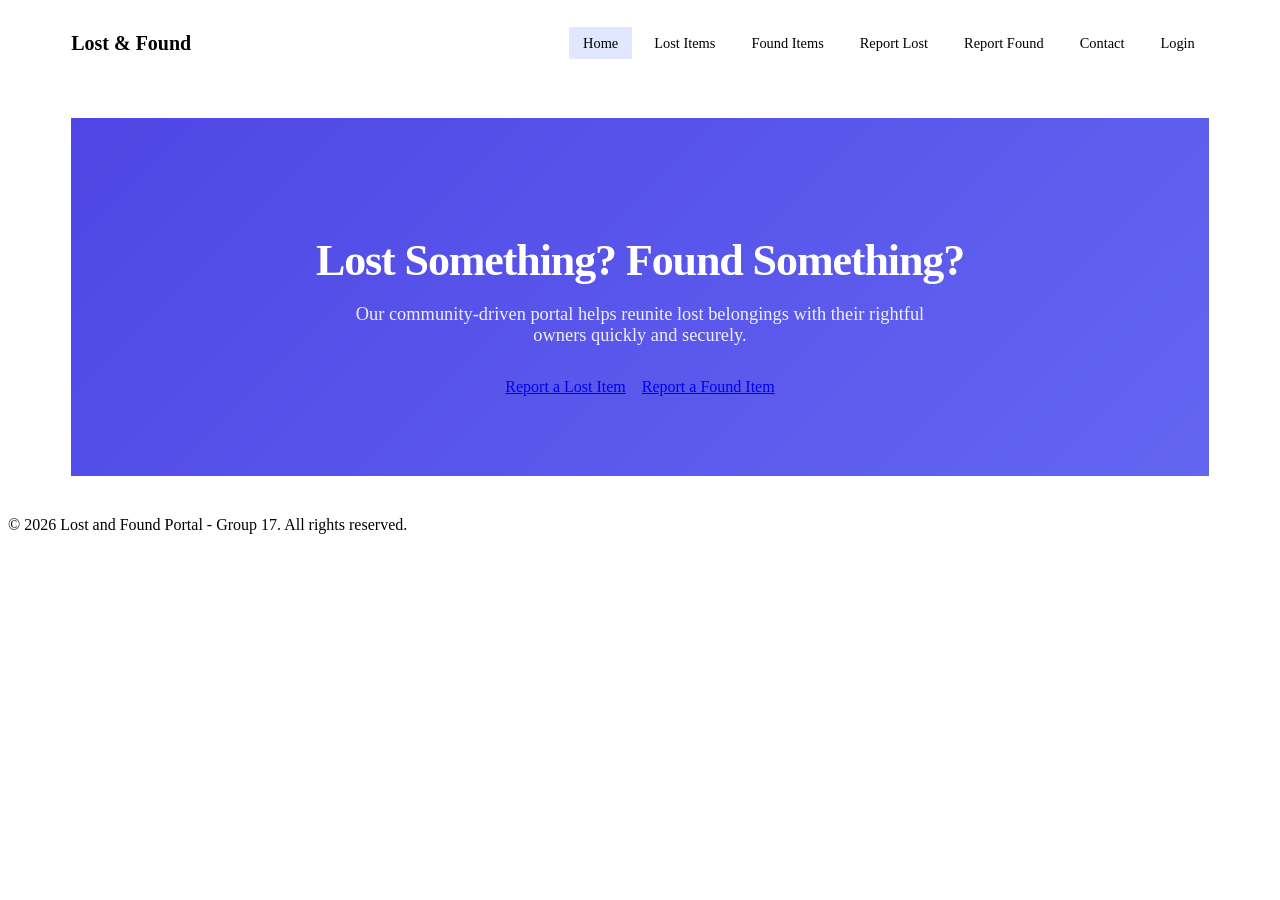
==== HTML/index.html @ 01d335ed "add login page" ====
<!DOCTYPE html>
<html lang="en">
<head>
   
    <title>Lost & Found Portal - Home</title>
    <link rel="stylesheet" href="../CSS/style.css">
</head>
<body>
    <header>
        <a href="index.html" class="logo">Lost & Found</a>
        <nav>
            <ul>
                <li><a href="home.html" class="active">Home</a></li>
                <li><a href="lost-items.html">Lost Items</a></li>
                <li><a href="found-items.html">Found Items</a></li>
                <li><a href="report-lost.html">Report Lost</a></li>
                <li><a href="report-found.html">Report Found</a></li>
                <li><a href="contact.html">Contact</a></li>
                <li><a href="login.html">Login</a></li>
            </ul>
        </nav>
    </header>

    <div class="container">
        <section class="hero">
            <h1>Lost Something? Found Something?</h1>
            <p>Our community-driven portal helps reunite lost belongings with their rightful owners quickly and securely.</p>
            <div class="hero-actions">
                <a href="report-lost.html" class="btn btn-light">Report a Lost Item</a>
                <a href="report-found.html" class="btn btn-secondary">Report a Found Item</a>
            </div>
        </section>
    </div>

    <footer>
        <p>&copy; 2026 Lost and Found Portal - Group 17. All rights reserved.</p>
    </footer>
</body>
</html>
---- CSS/style.css ----
/* Main Container */
.container {
    width: 90%;
    max-width: 1200px;
    margin: 40px auto;
    flex: 1;
}

/* Hero Section */
.hero {
    background: linear-gradient(135deg, #4f46e5 0%, #6366f1 100%);
    color: #fff;
    padding: 80px 40px;
    text-align: center;
    border-radius: var(--radius-lg);
    box-shadow: var(--shadow-lg);
}

.hero h1 {
    font-size: 2.75rem;
    margin-bottom: 16px;
    font-weight: 800;
    letter-spacing: -0.025em;
}

.hero p {
    font-size: 1.15rem;
    opacity: 0.9;
    margin-bottom: 32px;
    max-width: 600px;
    margin-left: auto;
    margin-right: auto;
}

.hero-actions {
    display: flex;
    gap: 16px;
    justify-content: center;
    flex-wrap: wrap;
}

.logo {
    font-size: 1.25rem;
    font-weight: 700;
    text-decoration: none;
    color: var(--primary);
    display: flex;
    align-items: center;
    gap: 8px;
}

/* Header & Navigation */
header {
    background-color: var(--surface);
    border-bottom: 1px solid var(--border);
    padding: 0 5%;
    display: flex;
    justify-content: space-between;
    align-items: center;
    height: 70px;
    position: sticky;
    top: 0;
    z-index: 100;
}

nav ul {
    list-style: none;
    display: flex;
    gap: 8px;
    align-items: center;
}

nav a {
    color: var(--text-muted);
    text-decoration: none;
    font-size: 0.9rem;
    font-weight: 500;
    padding: 8px 14px;
    border-radius: var(--radius-md);
    transition: all 0.2s ease;
}

nav a:hover, nav a.active {
    background-color: #e0e7ff;
    color: var(--primary);
}
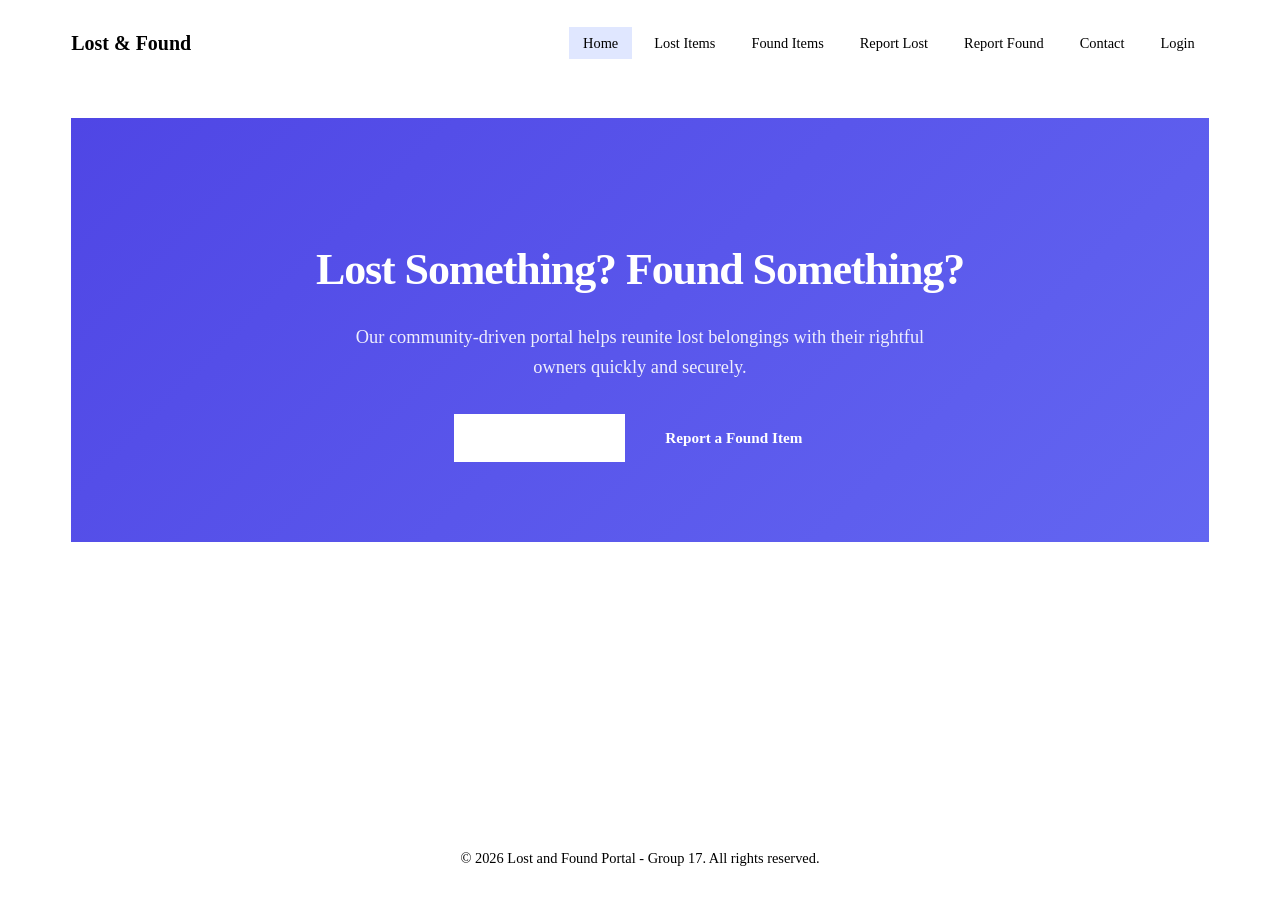
==== commit 6f6c472c: "add index page" ====
--- a/HTML/index.html
+++ b/HTML/index.html
@@ -1,5 +1,5 @@
 <!DOCTYPE html>
-<html lang="en">
+<html>
 <head>
    
     <title>Lost & Found Portal - Home</title>
--- a/CSS/style.css
+++ b/CSS/style.css
@@ -83,4 +83,69 @@
 nav a:hover, nav a.active {
     background-color: #e0e7ff;
     color: var(--primary);
+}
+
+/* Buttons */
+.btn {
+    display: inline-flex;
+    align-items: center;
+    justify-content: center;
+    gap: 8px;
+    background-color: var(--primary);
+    color: #fff;
+    padding: 12px 24px;
+    text-decoration: none;
+    border-radius: var(--radius-md);
+    border: none;
+    cursor: pointer;
+    font-size: 0.95rem;
+    font-weight: 600;
+    transition: background 0.2s, transform 0.1s;
+    box-shadow: var(--shadow-sm);
+}
+
+.btn:hover {
+    background-color: var(--primary-hover);
+}
+
+.btn:active {
+    transform: translateY(1px);
+}
+
+.btn-secondary {
+    background-color: var(--emerald);
+}
+
+.btn-secondary:hover {
+    background-color: var(--emerald-hover);
+}
+
+.btn-light {
+    background-color: #fff;
+    color: var(--primary);
+}
+
+.btn-light:hover {
+    background-color: #f8fafc;
+    color: var(--primary-hover);
+}
+
+/* Footer */
+footer {
+    background-color: var(--surface);
+    border-top: 1px solid var(--border);
+    color: var(--text-muted);
+    text-align: center;
+    padding: 24px;
+    margin-top: auto;
+    font-size: 0.9rem;
+}
+
+body {
+    background-color: var(--bg-main);
+    color: var(--text-main);
+    line-height: 1.6;
+    display: flex;
+    flex-direction: column;
+    min-height: 100vh;
 }
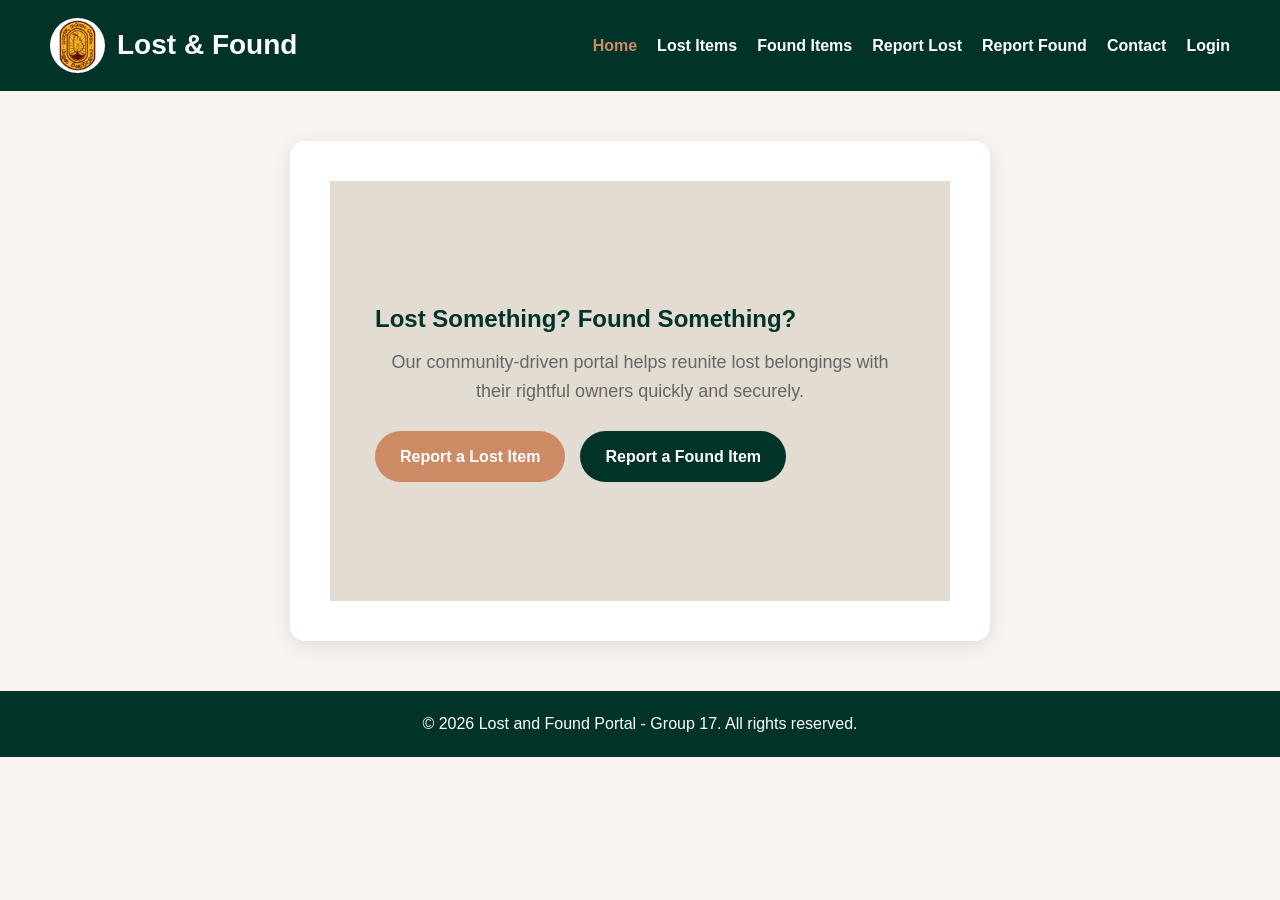
==== commit df313daa: "updated" ====
--- a/HTML/index.html
+++ b/HTML/index.html
@@ -7,7 +7,8 @@
 </head>
 <body>
     <header>
-        <a href="index.html" class="logo">Lost & Found</a>
+        <a href="index.html" class="logo"><img src="../Images/ruhuna-logo.png"
+             alt="University of Ruhuna Logo">Lost & Found</a>
         <nav>
             <ul>
                 <li><a href="home.html" class="active">Home</a></li>
--- a/CSS/style.css
+++ b/CSS/style.css
@@ -1,151 +1,1204 @@
+
+/* =================================
+   REPORT FOUND ITEM PAGE
+================================= */
+
+.report-found-page {
+    width: 90%;
+    max-width: 1100px;
+    margin: 0 auto;
+    padding: 40px 0 60px;
+}
+
+.report-found-heading {
+    text-align: center;
+    padding: 50px 20px;
+    margin-bottom: 35px;
+    background: linear-gradient(135deg, #013328, #245C4B);
+    color: white;
+    border-radius: 18px;
+}
+
+.report-found-heading h1 {
+    font-size: 38px;
+    margin-bottom: 12px;
+}
+
+.report-found-heading p {
+    color: #E3DCD2;
+    font-size: 16px;
+}
+
+.report-found-form {
+    max-width: 850px;
+    margin: auto;
+    padding: 35px;
+    background: #F5F0E9;
+    border-radius: 18px;
+    box-shadow: 0 8px 25px rgba(0, 0, 0, 0.10);
+}
+
+.report-found-form h2 {
+    color: #013328;
+    font-size: 23px;
+    margin: 10px 0 25px;
+    padding-bottom: 12px;
+    border-bottom: 2px solid #CC8B65;
+}
+
+.report-found-form label {
+    display: block;
+    color: #013328;
+    font-weight: 600;
+    margin-bottom: 8px;
+}
+
+.report-found-form input,
+.report-found-form select,
+.report-found-form textarea {
+    width: 100%;
+    padding: 13px 15px;
+    margin-bottom: 22px;
+    border: 1px solid #D0C6B9;
+    border-radius: 9px;
+    background: white;
+    font-size: 15px;
+    font-family: inherit;
+    box-sizing: border-box;
+    transition: 0.3s;
+}
+
+.report-found-form input:focus,
+.report-found-form select:focus,
+.report-found-form textarea:focus {
+    outline: none;
+    border-color: #CC8B65;
+    box-shadow: 0 0 0 3px rgba(204, 139, 101, 0.15);
+}
+
+.report-found-form textarea {
+    min-height: 120px;
+    resize: vertical;
+}
+
+.report-found-form input[type="file"] {
+    padding: 10px;
+}
+
+.form-buttons {
+    display: flex;
+    gap: 15px;
+    margin-top: 10px;
+}
+
+.form-buttons button {
+    flex: 1;
+    padding: 14px;
+    border: none;
+    border-radius: 9px;
+    background: #013328;
+    color: white;
+    font-size: 15px;
+    font-weight: 600;
+    cursor: pointer;
+    transition: 0.3s;
+}
+
+.form-buttons button:hover {
+    background: #CC8B65;
+    transform: translateY(-3px);
+}
+
+.form-buttons button[type="reset"] {
+    background: #CC8B65;
+}
+
+.form-buttons button[type="reset"]:hover {
+    background: #A96C4C;
+}
+
+/* Mobile responsive design */
+
+@media (max-width: 600px) {
+    .report-found-page {
+        width: 94%;
+    }
+
+    .report-found-heading h1 {
+        font-size: 28px;
+    }
+
+    .report-found-form {
+        padding: 22px;
+    }
+
+    .form-buttons {
+        flex-direction: column;
+    }
+}
+
+/* =====================================
+   FOUND ITEMS PAGE
+===================================== */
+
+/* Main Page */
+.found-page {
+    width: 90%;
+    max-width: 1400px;
+    margin: 0 auto;
+    padding: 40px 0;
+}
+
+/* Page Heading */
+.found-heading {
+    text-align: center;
+    padding: 55px 20px;
+    margin-bottom: 35px;
+    background: linear-gradient(135deg, #013328, #245C4B);
+    border-radius: 18px;
+    color: #FFFFFF;
+    position: relative;
+    overflow: hidden;
+}
+
+.found-heading h1 {
+    font-size: 42px;
+    margin-bottom: 15px;
+    color: #FFFFFF;
+}
+
+.found-heading p {
+    font-size: 17px;
+    color: #E3DCD2;
+}
+
+/* Search Section */
+.search-section {
+    display: flex;
+    justify-content: center;
+    align-items: center;
+    gap: 12px;
+    max-width: 750px;
+    margin: 35px auto 50px;
+}
+
+.search-section input {
+    flex: 1;
+    padding: 15px 20px;
+    border: 2px solid #E3DCD2;
+    border-radius: 30px;
+    outline: none;
+    font-size: 15px;
+}
+
+.search-section input:focus {
+    border-color: #CC8B65;
+}
+
+.search-section button {
+    padding: 15px 30px;
+    border: none;
+    border-radius: 30px;
+    background-color: #013328;
+    color: #FFFFFF;
+    cursor: pointer;
+    transition: 0.3s;
+}
+
+.search-section button:hover {
+    background-color: #CC8B65;
+}
+
+/* Category Section */
+.category-section {
+    text-align: center;
+    margin-bottom: 55px;
+}
+
+.category-section h2,
+.items-section h2 {
+    color: #013328;
+    font-size: 28px;
+    margin-bottom: 25px;
+}
+
+.category-buttons {
+    display: flex;
+    justify-content: center;
+    flex-wrap: wrap;
+    gap: 12px;
+}
+
+.category-buttons button {
+    padding: 11px 23px;
+    border: 1px solid #CC8B65;
+    border-radius: 25px;
+    background-color: #FFFFFF;
+    color: #013328;
+    cursor: pointer;
+    transition: 0.3s;
+}
+
+.category-buttons button:hover {
+    background-color: #013328;
+    color: #FFFFFF;
+}
+
+/* Found Items Section */
+.items-section {
+    margin-bottom: 60px;
+}
+
+.items-container {
+    display: grid;
+    grid-template-columns: repeat(3, 1fr);
+    gap: 22px;
+}
+
+/* Item Cards */
+.item-card {
+    display: flex;
+    align-items: center;
+    gap: 12px;
+    padding: 15px;
+    background-color: #F5F0E9;
+    border-radius: 15px;
+    box-shadow: 0 4px 12px rgba(0, 0, 0, 0.08);
+    transition: transform 0.3s ease, box-shadow 0.3s ease;
+}
+
+.item-card:hover {
+    transform: translateY(-7px);
+    box-shadow: 0 8px 20px rgba(0, 0, 0, 0.15);
+}
+
+/* Item Image */
+.item-image {
+    width: 95px;
+    height: 125px;
+    flex-shrink: 0;
+    display: flex;
+    justify-content: center;
+    align-items: center;
+    background-color: #E3DCD2;
+    border-radius: 12px;
+    font-size: 42px;
+}
+
+/* Item Information */
+.item-card h3 {
+    color: #013328;
+    font-size: 17px;
+    margin-bottom: 12px;
+}
+
+.item-card p {
+    color: #555555;
+    font-size: 12px;
+    margin: 7px 0;
+}
+
+/* View Details Button */
+.item-card button {
+    margin-top: 10px;
+    padding: 9px 16px;
+    border: none;
+    border-radius: 20px;
+    background-color: #CC8B65;
+    color: #FFFFFF;
+    cursor: pointer;
+    transition: 0.3s;
+}
+
+.item-card button:hover {
+    background-color: #013328;
+}
+
+/* Report Found Section */
+.report-section {
+    text-align: center;
+    padding: 45px 20px;
+    background-color: #E3DCD2;
+    border-radius: 18px;
+    margin-bottom: 30px;
+}
+
+.report-section h2 {
+    color: #013328;
+    font-size: 28px;
+    margin-bottom: 12px;
+}
+
+.report-section p {
+    color: #555555;
+    margin-bottom: 22px;
+}
+
+.report-section a {
+    display: inline-block;
+    padding: 13px 25px;
+    background-color: #013328;
+    color: #FFFFFF;
+    text-decoration: none;
+    border-radius: 25px;
+    transition: 0.3s;
+}
+
+.report-section a:hover {
+    background-color: #CC8B65;
+}
+
+/* Responsive Design */
+@media (max-width: 900px) {
+    .items-container {
+        grid-template-columns: repeat(2, 1fr);
+    }
+}
+
+@media (max-width: 600px) {
+    .found-heading h1 {
+        font-size: 32px;
+    }
+
+    .items-container {
+        grid-template-columns: 1fr;
+    }
+
+    .item-card {
+        align-items: center;
+    }
+
+    .search-section {
+        flex-direction: column;
+    }
+
+    .search-section input,
+    .search-section button {
+        width: 100%;
+    }
+}
+
+/* Faded Campus Building Image */
+
+.hero {
+    position: relative;
+    overflow: hidden;
+}
+
+.hero-bg {
+    position: absolute;
+    top: 0;
+    left: 0;
+
+    width: 100%;
+    height: 100%;
+
+    object-fit: cover;
+    object-position: center;
+
+    opacity: 0.35;
+    z-index: 0;
+}
+
+/* Keep existing hero content visible */
+
+.hero > :not(.hero-bg) {
+    position: relative;
+    z-index: 1;
+}
+/* Found Items Section */
+.recent-items {
+    width: 90%;
+    max-width: 1400px;
+    margin: 60px auto;
+    text-align: center;
+}
+
+/* Three Cards in One Row */
+.items-container {
+    display: grid;
+    grid-template-columns: repeat(3, 1fr);
+    gap: 25px;
+}
+
+/* Item Card */
+.item-card {
+    display: flex;
+    flex-direction: row;
+    align-items: center;
+    background-color: #F5F0E9;
+    border-radius: 15px;
+    overflow: hidden;
+    text-align: left;
+    box-shadow: 0 4px 12px rgba(0, 0, 0, 0.1);
+    transition: transform 0.3s ease;
+}
+
+.item-card:hover {
+    transform: translateY(-8px);
+}
+
+/* Photo on the Left */
+.item-card img {
+    width: 110px;
+    height: 140px;
+    object-fit: cover;
+    flex-shrink: 0;
+    display: block;
+}
+
+/* Details on the Right */
+.item-info {
+    padding: 12px;
+    flex: 1;
+}
+
+.item-info h3 {
+    color: var(--dark-green);
+    margin-bottom: 10px;
+    font-size: 16px;
+}
+
+.item-info p {
+    color: #555;
+    margin: 7px 0;
+    font-size: 12px;
+}
+
+/* Tablet */
+@media (max-width: 800px) {
+    .items-container {
+        grid-template-columns: repeat(2, 1fr);
+    }
+}
+
+/* Mobile */
+@media (max-width: 550px) {
+    .items-container {
+        grid-template-columns: 1fr;
+    }
+
+    .item-card img {
+        width: 130px;
+        height: 150px;
+    }
+}
+
+
+
+/* =====================================
+   ANNOUNCEMENT BANNER
+===================================== */
+
+.announcement {
+    width: 100%;
+    background-color: var(--dark-green);
+    color: var(--beige);
+    padding: 15px 0;
+    overflow: hidden;
+    white-space: nowrap;
+}
+
+.announcement p {
+    display: inline-block;
+    padding-left: 100%;
+    font-weight: bold;
+    animation: scrollText 18s linear infinite;
+}
+
+@keyframes scrollText {
+    from {
+        transform: translateX(0);
+    }
+
+    to {
+        transform: translateX(-100%);
+    }
+}
+
+/* =====================================
+   QUICK ACCESS CARDS
+===================================== */
+
+.quick-actions {
+    width: 90%;
+    max-width: 1400px;
+    margin: 35px auto;
+    display: grid;
+    grid-template-columns: repeat(4, 1fr);
+    gap: 22px;
+}
+
+.action-card {
+    background-color: #F5F0E9;
+    color: var(--black);
+    padding: 25px 15px;
+    border-radius: 16px;
+    text-align: center;
+    text-decoration: none;
+    box-shadow: 0 5px 15px rgba(16, 12, 13, 0.08);
+    transition: transform 0.3s ease,
+                box-shadow 0.3s ease;
+}
+
+.action-card:hover {
+    transform: translateY(-8px);
+    box-shadow: 0 10px 22px rgba(16, 12, 13, 0.15);
+}
+
+.action-icon {
+    width: 65px;
+    height: 65px;
+    margin: 0 auto 15px;
+    background-color: var(--dark-green);
+    color: var(--beige);
+    border-radius: 50%;
+    display: flex;
+    justify-content: center;
+    align-items: center;
+    font-size: 30px;
+}
+
+.action-card h3 {
+    color: var(--dark-green);
+    margin-bottom: 8px;
+    font-size: 18px;
+}
+
+.action-card p {
+    font-size: 14px;
+}
+
+/* =====================================
+   RESPONSIVE QUICK CARDS
+===================================== */
+
+@media (max-width: 900px) {
+    .quick-actions {
+        grid-template-columns: repeat(2, 1fr);
+    }
+}
+
+@media (max-width: 500px) {
+    .quick-actions {
+        grid-template-columns: 1fr;
+    }
+}
+
+/* ACCESSIBILITY FOR MOVING ANNOUNCEMENT */
+
+@media (prefers-reduced-motion: reduce) {
+    .announcement p {
+        animation: none;
+        padding-left: 10px;
+        white-space: normal;
+    }
+}
+
+/* =====================================
+   CAMPUS LOST AND FOUND
+   COLOUR THEME
+===================================== */
+
+:root {
+    --beige: #E3DCD2;
+    --terracotta: #CC8B65;
+    --dark-green: #013328;
+    --black: #100C0D;
+    --white: #FFFFFF;
+}
+
+* {
+    margin: 0;
+    padding: 0;
+    box-sizing: border-box;
+}
+
+body {
+    font-family: Arial, sans-serif;
+    background-color: var(--beige);
+    color: var(--black);
+    line-height: 1.6;
+}
+
+/* =====================================
+   HEADER AND NAVIGATION
+===================================== */
+
+header {
+    background-color: var(--dark-green);
+    padding: 20px 5%;
+    display: flex;
+    justify-content: space-between;
+    align-items: center;
+    flex-wrap: wrap;
+    gap: 20px;
+}
+
+.logo {
+    display: flex;
+    align-items: center;
+    gap: 12px;
+    color: var(--beige);
+    font-size: 27px;
+    font-weight: bold;
+    text-decoration: none;
+}
+
+.logo img {
+    width: 55px;
+    height: 55px;
+    object-fit: contain;
+    border-radius: 50%;
+}
+
+
+nav ul {
+    display: flex;
+    list-style: none;
+    gap: 22px;
+    flex-wrap: wrap;
+}
+
+nav ul li a {
+    color: var(--beige);
+    text-decoration: none;
+    font-weight: bold;
+    transition: color 0.3s ease;
+}
+
+nav ul li a:hover,
+nav ul li a.active {
+    color: var(--terracotta);
+}
+
+/* =====================================
+   MAIN CONTAINER
+===================================== */
+
+.container {
+    width: 90%;
+    max-width: 1200px;
+    margin: 0 auto;
+}
+
+/* =====================================
+   HERO SECTION
+===================================== */
+
+.hero {
+    min-height: 420px;
+    padding: 70px 45px;
+    display: flex;
+    flex-direction: column;
+    justify-content: center;
+    align-items: flex-start;
+    background-color: var(--beige);
+}
+
+/* WELCOME TEXT ANIMATION */
+
+.welcome-text {
+    color: var(--dark-green);
+    font-size: 52px;
+    line-height: 1.2;
+    margin-bottom: 20px;
+    animation: slideIn 1.2s ease-out;
+}
+
+@keyframes slideIn {
+    from {
+        opacity: 0;
+        transform: translateX(-60px);
+    }
+
+    to {
+        opacity: 1;
+        transform: translateX(0);
+    }
+}
+
+.hero p {
+    font-size: 18px;
+    max-width: 650px;
+    margin-bottom: 25px;
+}
+
+/* =====================================
+   HERO BUTTONS
+===================================== */
+
+.hero-actions {
+    display: flex;
+    gap: 15px;
+    flex-wrap: wrap;
+}
+
+.btn {
+    display: inline-block;
+    padding: 13px 25px;
+    border-radius: 30px;
+    text-decoration: none;
+    font-weight: bold;
+    transition: all 0.3s ease;
+}
+
+.btn-light {
+    background-color: var(--terracotta);
+    color: var(--white);
+}
+
+.btn-secondary {
+    background-color: var(--dark-green);
+    color: var(--white);
+}
+
+.btn:hover {
+    transform: translateY(-5px);
+    opacity: 0.9;
+}
+
+/* =====================================
+   FOOTER
+===================================== */
+
+footer {
+    background-color: var(--dark-green);
+    color: var(--beige);
+    text-align: center;
+    padding: 25px 15px;
+    margin-top: 30px;
+}
+
+/* =====================================
+   RESPONSIVE DESIGN
+===================================== */
+
+@media (max-width: 768px) {
+
+    header {
+        flex-direction: column;
+    }
+
+    nav ul {
+        justify-content: center;
+        gap: 15px;
+    }
+
+    .hero {
+        padding: 50px 20px;
+        min-height: 350px;
+    }
+
+    .welcome-text {
+        font-size: 36px;
+    }
+
+    .hero p {
+        font-size: 16px;
+    }
+}
+
+@media (max-width: 480px) {
+
+    .welcome-text {
+        font-size: 30px;
+    }
+
+    .hero-actions {
+        flex-direction: column;
+        width: 100%;
+    }
+
+    .btn {
+        text-align: center;
+    }
+}
+
+/* REDUCED MOTION ACCESSIBILITY */
+
+@media (prefers-reduced-motion: reduce) {
+    *,
+    *::before,
+    *::after {
+        animation: none !important;
+        transition: none !important;
+    }
+}
+/* ==========================
+   LOST ITEMS PAGE
+========================== */
+
+body {
+    margin: 0;
+    font-family: Arial, Helvetica, sans-serif;
+    background-color: #f8f5f0;
+}
+
 /* Main Container */
 .container {
     width: 90%;
     max-width: 1200px;
-    margin: 40px auto;
-    flex: 1;
-}
-
-/* Hero Section */
-.hero {
-    background: linear-gradient(135deg, #4f46e5 0%, #6366f1 100%);
-    color: #fff;
-    padding: 80px 40px;
+    margin: auto;
+    padding: 30px 0;
+}
+
+/* Page Heading */
+.page-heading {
     text-align: center;
-    border-radius: var(--radius-lg);
-    box-shadow: var(--shadow-lg);
-}
-
-.hero h1 {
-    font-size: 2.75rem;
-    margin-bottom: 16px;
-    font-weight: 800;
-    letter-spacing: -0.025em;
-}
-
-.hero p {
-    font-size: 1.15rem;
-    opacity: 0.9;
-    margin-bottom: 32px;
-    max-width: 600px;
-    margin-left: auto;
-    margin-right: auto;
-}
-
-.hero-actions {
-    display: flex;
-    gap: 16px;
+    background: linear-gradient(135deg, #013328, #245C4B);
+    color: white;
+    padding: 50px 20px;
+    border-radius: 15px;
+    margin-bottom: 40px;
+}
+
+.page-heading h1 {
+    margin: 0;
+    font-size: 40px;
+}
+
+.page-heading p {
+    margin-top: 10px;
+    font-size: 18px;
+    color: #E3DCD2;
+}
+
+/* Search Section */
+.search-section {
+    display: flex;
     justify-content: center;
+    align-items: center;
+    gap: 15px;
     flex-wrap: wrap;
-}
-
-.logo {
-    font-size: 1.25rem;
-    font-weight: 700;
-    text-decoration: none;
-    color: var(--primary);
-    display: flex;
-    align-items: center;
-    gap: 8px;
-}
-
-/* Header & Navigation */
+    margin-bottom: 40px;
+}
+
+.search-section input,
+.search-section select {
+    padding: 12px 15px;
+    border: 2px solid #ddd;
+    border-radius: 25px;
+    font-size: 16px;
+    outline: none;
+}
+
+.search-section input {
+    width: 320px;
+}
+
+.search-section input:focus,
+.search-section select:focus {
+    border-color: #CC8B65;
+}
+
+.search-section button {
+    padding: 12px 28px;
+    border: none;
+    border-radius: 25px;
+    background: #013328;
+    color: white;
+    font-size: 15px;
+    cursor: pointer;
+    transition: 0.3s;
+}
+
+.search-section button:hover {
+    background: #CC8B65;
+}
+
+/* Items Grid */
+.items-grid {
+    display: grid;
+    grid-template-columns: repeat(auto-fit, minmax(320px, 1fr));
+    gap: 25px;
+}
+
+/* Item Card */
+.item-card {
+    background: white;
+    border-radius: 15px;
+    overflow: hidden;
+    box-shadow: 0 4px 15px rgba(0,0,0,0.1);
+    transition: 0.3s;
+}
+
+.item-card:hover {
+    transform: translateY(-8px);
+    box-shadow: 0 8px 20px rgba(0,0,0,0.15);
+}
+
+/* Image */
+.item-card img {
+    width: 100%;
+    height: 220px;
+    object-fit: cover;
+}
+
+/* Card Content */
+.item-info {
+    padding: 20px;
+}
+
+.item-info h2 {
+    color: #013328;
+    margin-top: 0;
+    margin-bottom: 15px;
+}
+
+.item-info p {
+    color: #555;
+    margin: 8px 0;
+    line-height: 1.5;
+}
+
+/* Header */
 header {
-    background-color: var(--surface);
-    border-bottom: 1px solid var(--border);
-    padding: 0 5%;
+    background: #013328;
     display: flex;
     justify-content: space-between;
     align-items: center;
-    height: 70px;
-    position: sticky;
-    top: 0;
-    z-index: 100;
+    padding: 18px 40px;
+}
+
+.logo {
+    color: white;
+    text-decoration: none;
+    font-size: 24px;
+    font-weight: bold;
 }
 
 nav ul {
+    display: flex;
     list-style: none;
-    display: flex;
-    gap: 8px;
-    align-items: center;
-}
-
-nav a {
-    color: var(--text-muted);
+    gap: 20px;
+    margin: 0;
+    padding: 0;
+}
+
+nav ul li a {
+    color: white;
     text-decoration: none;
-    font-size: 0.9rem;
-    font-weight: 500;
-    padding: 8px 14px;
-    border-radius: var(--radius-md);
-    transition: all 0.2s ease;
-}
-
-nav a:hover, nav a.active {
-    background-color: #e0e7ff;
-    color: var(--primary);
-}
-
-/* Buttons */
-.btn {
-    display: inline-flex;
-    align-items: center;
-    justify-content: center;
-    gap: 8px;
-    background-color: var(--primary);
-    color: #fff;
-    padding: 12px 24px;
-    text-decoration: none;
-    border-radius: var(--radius-md);
-    border: none;
-    cursor: pointer;
-    font-size: 0.95rem;
-    font-weight: 600;
-    transition: background 0.2s, transform 0.1s;
-    box-shadow: var(--shadow-sm);
-}
-
-.btn:hover {
-    background-color: var(--primary-hover);
-}
-
-.btn:active {
-    transform: translateY(1px);
-}
-
-.btn-secondary {
-    background-color: var(--emerald);
-}
-
-.btn-secondary:hover {
-    background-color: var(--emerald-hover);
-}
-
-.btn-light {
-    background-color: #fff;
-    color: var(--primary);
-}
-
-.btn-light:hover {
-    background-color: #f8fafc;
-    color: var(--primary-hover);
+    transition: 0.3s;
+}
+
+nav ul li a:hover {
+    color: #CC8B65;
 }
 
 /* Footer */
 footer {
-    background-color: var(--surface);
-    border-top: 1px solid var(--border);
-    color: var(--text-muted);
+    background: #013328;
+    color: white;
     text-align: center;
-    padding: 24px;
-    margin-top: auto;
-    font-size: 0.9rem;
-}
-
-body {
-    background-color: var(--bg-main);
-    color: var(--text-main);
-    line-height: 1.6;
-    display: flex;
-    flex-direction: column;
-    min-height: 100vh;
+    padding: 20px;
+    margin-top: 50px;
+}
+
+/* Responsive */
+@media (max-width:768px) {
+
+    header {
+        flex-direction: column;
+        gap: 15px;
+    }
+
+    nav ul {
+        flex-direction: column;
+        text-align: center;
+    }
+
+    .search-section {
+        flex-direction: column;
+    }
+
+    .search-section input,
+    .search-section select,
+    .search-section button {
+        width: 100%;
+        max-width: 400px;
+    }
+
+    .page-heading h1 {
+        font-size: 32px;
+    }
+}
+/* =========================
+   GENERAL
+========================= */
+
+*{
+    margin:0;
+    padding:0;
+    box-sizing:border-box;
+    font-family:Arial, Helvetica, sans-serif;
+}
+
+body{
+    background:#f8f5f0;
+    color:#333;
+}
+
+/* =========================
+   HEADER
+========================= */
+
+header{
+    background:#013328;
+    display:flex;
+    justify-content:space-between;
+    align-items:center;
+    padding:18px 50px;
+}
+
+.logo{
+    color:white;
+    text-decoration:none;
+    font-size:28px;
+    font-weight:bold;
+}
+
+nav ul{
+    list-style:none;
+    display:flex;
+    gap:20px;
+}
+
+nav ul li a{
+    color:white;
+    text-decoration:none;
+    font-size:16px;
+    transition:0.3s;
+}
+
+nav ul li a:hover{
+    color:#CC8B65;
+}
+
+/* =========================
+   FORM CONTAINER
+========================= */
+
+.container{
+    width:90%;
+    max-width:700px;
+    margin:50px auto;
+    background:white;
+    padding:40px;
+    border-radius:15px;
+    box-shadow:0 5px 20px rgba(0,0,0,0.1);
+}
+
+.container h1{
+    color:#013328;
+    text-align:center;
+    margin-bottom:10px;
+}
+
+.container p{
+    text-align:center;
+    color:#666;
+    margin-bottom:25px;
+}
+
+/* =========================
+   FORM
+========================= */
+
+form{
+    display:flex;
+    flex-direction:column;
+}
+
+label{
+    font-weight:bold;
+    color:#013328;
+    margin-bottom:8px;
+}
+
+input,
+select,
+textarea{
+    width:100%;
+    padding:12px;
+    border:2px solid #ddd;
+    border-radius:8px;
+    font-size:15px;
+    margin-bottom:20px;
+    outline:none;
+    transition:0.3s;
+}
+
+input:focus,
+select:focus,
+textarea:focus{
+    border-color:#CC8B65;
+}
+
+textarea{
+    resize:vertical;
+    min-height:120px;
+}
+
+/* File Upload */
+
+input[type="file"]{
+    border:none;
+    padding:5px 0;
+}
+
+/* Button */
+
+button{
+    background:#013328;
+    color:white;
+    border:none;
+    padding:14px;
+    font-size:16px;
+    border-radius:8px;
+    cursor:pointer;
+    transition:0.3s;
+}
+
+button:hover{
+    background:#CC8B65;
+}
+
+/* Confirmation Message */
+
+#confirmationMessage{
+    display:none;
+    background:#d4edda;
+    color:#155724;
+    padding:15px;
+    border-radius:8px;
+    margin-top:20px;
+    text-align:center;
+}
+
+/* =========================
+   RESPONSIVE
+========================= */
+
+@media(max-width:768px){
+
+    header{
+        flex-direction:column;
+        padding:20px;
+    }
+
+    nav ul{
+        flex-direction:column;
+        text-align:center;
+        margin-top:15px;
+    }
+
+    .container{
+        width:95%;
+        padding:25px;
+    }
+
+    .container h1{
+        font-size:30px;
+    }
 }
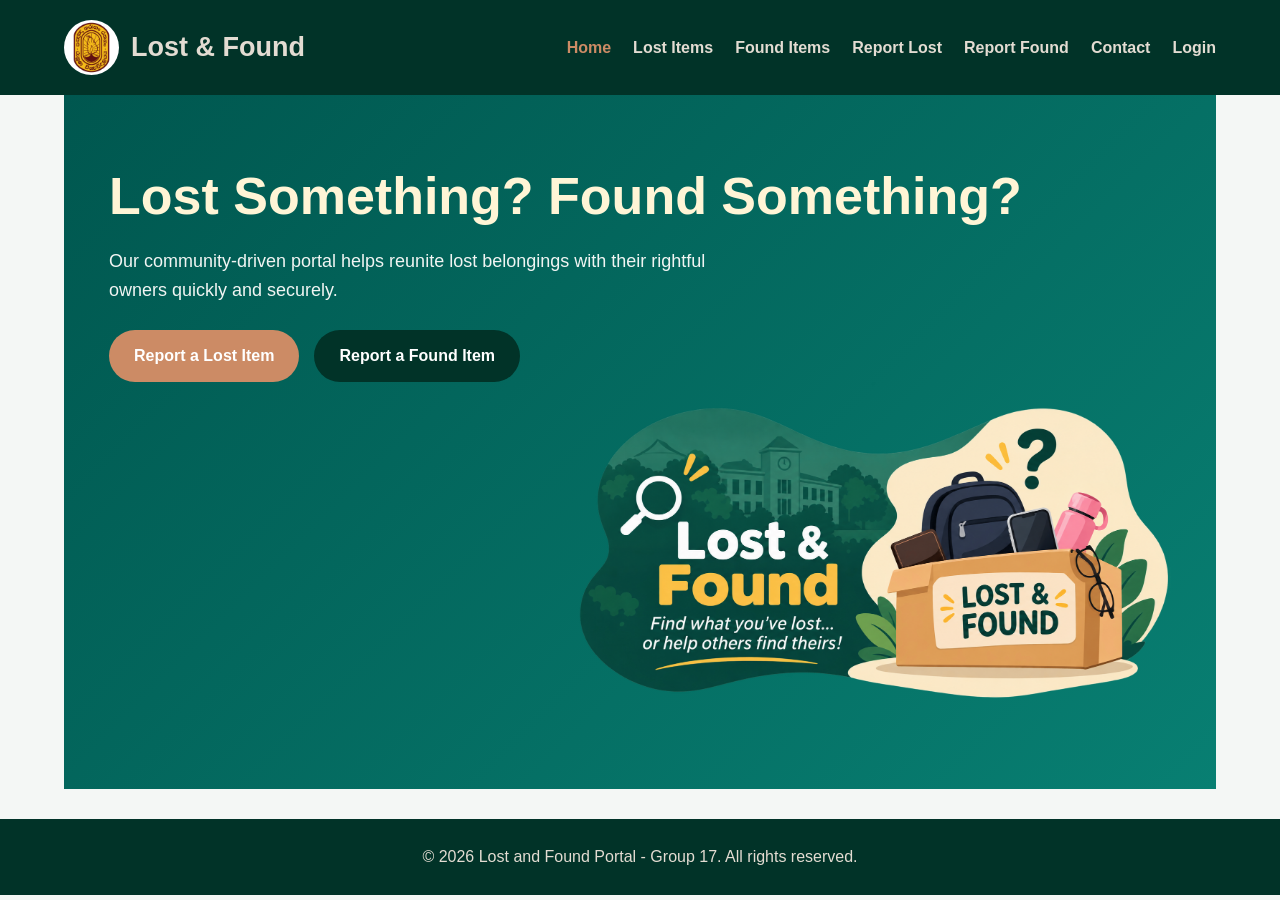
==== commit 31bbe579: "Update index.html" ====
--- a/HTML/index.html
+++ b/HTML/index.html
@@ -5,10 +5,13 @@
     <title>Lost & Found Portal - Home</title>
     <link rel="stylesheet" href="../CSS/style.css">
 </head>
-<body>
+<body class="index-page">
     <header>
-        <a href="index.html" class="logo"><img src="../Images/ruhuna-logo.png"
-             alt="University of Ruhuna Logo">Lost & Found</a>
+        <a href="index.html" class="logo">
+             <img src="../Images/ruhuna-logo.png"
+             alt="University of Ruhuna Logo">
+        <span>Lost & Found</span>
+        </a>
         <nav>
             <ul>
                 <li><a href="home.html" class="active">Home</a></li>
@@ -22,16 +25,40 @@
         </nav>
     </header>
 
-    <div class="container">
-        <section class="hero">
-            <h1>Lost Something? Found Something?</h1>
-            <p>Our community-driven portal helps reunite lost belongings with their rightful owners quickly and securely.</p>
+    
+<div class="container">
+    <section class="hero">
+
+        <div class="hero-content">
+            <h1 class="welcome-text">
+                Lost Something?
+                <span>Found Something?</span>
+            </h1>
+
+            <p>
+                Our community-driven portal helps reunite
+                lost belongings with their rightful owners
+                quickly and securely.
+            </p>
+
             <div class="hero-actions">
-                <a href="report-lost.html" class="btn btn-light">Report a Lost Item</a>
-                <a href="report-found.html" class="btn btn-secondary">Report a Found Item</a>
+                <a href="report-lost.html" class="btn btn-light">
+                    Report a Lost Item
+                </a>
+
+                <a href="report-found.html" class="btn btn-secondary">
+                    Report a Found Item
+                </a>
             </div>
-        </section>
-    </div>
+        </div>
+
+        <div class="hero-image">
+            <img src="../Images/lostandfound.png"
+                 alt="Students searching for lost items">
+        </div>
+
+    </section>
+</div>
 
     <footer>
         <p>&copy; 2026 Lost and Found Portal - Group 17. All rights reserved.</p>
--- a/CSS/style.css
+++ b/CSS/style.css
@@ -825,380 +825,45 @@
         transition: none !important;
     }
 }
-/* ==========================
-   LOST ITEMS PAGE
-========================== */
-
-body {
-    margin: 0;
-    font-family: Arial, Helvetica, sans-serif;
-    background-color: #f8f5f0;
-}
-
-/* Main Container */
-.container {
-    width: 90%;
-    max-width: 1200px;
-    margin: auto;
-    padding: 30px 0;
-}
-
-/* Page Heading */
-.page-heading {
-    text-align: center;
-    background: linear-gradient(135deg, #013328, #245C4B);
+.hero-image {
+    margin-left: auto;
+    text-align: right;
+    
+}
+
+.hero-image img {
+    width: 600px;
+    height: auto;
+    display: block;
+}
+/* Index Page Only */
+.index-page {
+    background-color: #F4F7F5;
+}
+
+.index-page .hero {
+    background: linear-gradient(
+        135deg,
+        #00574F,
+        #087F72
+    );
     color: white;
-    padding: 50px 20px;
-    border-radius: 15px;
-    margin-bottom: 40px;
-}
-
-.page-heading h1 {
-    margin: 0;
-    font-size: 40px;
-}
-
-.page-heading p {
-    margin-top: 10px;
-    font-size: 18px;
-    color: #E3DCD2;
-}
-
-/* Search Section */
-.search-section {
-    display: flex;
-    justify-content: center;
-    align-items: center;
-    gap: 15px;
-    flex-wrap: wrap;
-    margin-bottom: 40px;
-}
-
-.search-section input,
-.search-section select {
-    padding: 12px 15px;
-    border: 2px solid #ddd;
-    border-radius: 25px;
-    font-size: 16px;
-    outline: none;
-}
-
-.search-section input {
-    width: 320px;
-}
-
-.search-section input:focus,
-.search-section select:focus {
-    border-color: #CC8B65;
-}
-
-.search-section button {
-    padding: 12px 28px;
-    border: none;
-    border-radius: 25px;
-    background: #013328;
-    color: white;
-    font-size: 15px;
-    cursor: pointer;
-    transition: 0.3s;
-}
-
-.search-section button:hover {
-    background: #CC8B65;
-}
-
-/* Items Grid */
-.items-grid {
-    display: grid;
-    grid-template-columns: repeat(auto-fit, minmax(320px, 1fr));
-    gap: 25px;
-}
-
-/* Item Card */
-.item-card {
-    background: white;
-    border-radius: 15px;
-    overflow: hidden;
-    box-shadow: 0 4px 15px rgba(0,0,0,0.1);
-    transition: 0.3s;
-}
-
-.item-card:hover {
-    transform: translateY(-8px);
-    box-shadow: 0 8px 20px rgba(0,0,0,0.15);
-}
-
-/* Image */
-.item-card img {
-    width: 100%;
-    height: 220px;
-    object-fit: cover;
-}
-
-/* Card Content */
-.item-info {
-    padding: 20px;
-}
-
-.item-info h2 {
-    color: #013328;
-    margin-top: 0;
-    margin-bottom: 15px;
-}
-
-.item-info p {
-    color: #555;
-    margin: 8px 0;
-    line-height: 1.5;
-}
-
-/* Header */
-header {
-    background: #013328;
-    display: flex;
-    justify-content: space-between;
-    align-items: center;
-    padding: 18px 40px;
-}
-
-.logo {
-    color: white;
-    text-decoration: none;
-    font-size: 24px;
-    font-weight: bold;
-}
-
-nav ul {
-    display: flex;
-    list-style: none;
-    gap: 20px;
-    margin: 0;
-    padding: 0;
-}
-
-nav ul li a {
-    color: white;
-    text-decoration: none;
-    transition: 0.3s;
-}
-
-nav ul li a:hover {
-    color: #CC8B65;
-}
-
-/* Footer */
-footer {
-    background: #013328;
-    color: white;
-    text-align: center;
-    padding: 20px;
-    margin-top: 50px;
-}
-
-/* Responsive */
-@media (max-width:768px) {
-
-    header {
-        flex-direction: column;
-        gap: 15px;
-    }
-
-    nav ul {
-        flex-direction: column;
-        text-align: center;
-    }
-
-    .search-section {
-        flex-direction: column;
-    }
-
-    .search-section input,
-    .search-section select,
-    .search-section button {
-        width: 100%;
-        max-width: 400px;
-    }
-
-    .page-heading h1 {
-        font-size: 32px;
-    }
-}
-/* =========================
-   GENERAL
-========================= */
-
-*{
-    margin:0;
-    padding:0;
-    box-sizing:border-box;
-    font-family:Arial, Helvetica, sans-serif;
-}
-
-body{
-    background:#f8f5f0;
-    color:#333;
-}
-
-/* =========================
-   HEADER
-========================= */
-
-header{
-    background:#013328;
-    display:flex;
-    justify-content:space-between;
-    align-items:center;
-    padding:18px 50px;
-}
-
-.logo{
-    color:white;
-    text-decoration:none;
-    font-size:28px;
-    font-weight:bold;
-}
-
-nav ul{
-    list-style:none;
-    display:flex;
-    gap:20px;
-}
-
-nav ul li a{
-    color:white;
-    text-decoration:none;
-    font-size:16px;
-    transition:0.3s;
-}
-
-nav ul li a:hover{
-    color:#CC8B65;
-}
-
-/* =========================
-   FORM CONTAINER
-========================= */
-
-.container{
-    width:90%;
-    max-width:700px;
-    margin:50px auto;
-    background:white;
-    padding:40px;
-    border-radius:15px;
-    box-shadow:0 5px 20px rgba(0,0,0,0.1);
-}
-
-.container h1{
-    color:#013328;
-    text-align:center;
-    margin-bottom:10px;
-}
-
-.container p{
-    text-align:center;
-    color:#666;
-    margin-bottom:25px;
-}
-
-/* =========================
-   FORM
-========================= */
-
-form{
-    display:flex;
-    flex-direction:column;
-}
-
-label{
-    font-weight:bold;
-    color:#013328;
-    margin-bottom:8px;
-}
-
-input,
-select,
-textarea{
-    width:100%;
-    padding:12px;
-    border:2px solid #ddd;
-    border-radius:8px;
-    font-size:15px;
-    margin-bottom:20px;
-    outline:none;
-    transition:0.3s;
-}
-
-input:focus,
-select:focus,
-textarea:focus{
-    border-color:#CC8B65;
-}
-
-textarea{
-    resize:vertical;
-    min-height:120px;
-}
-
-/* File Upload */
-
-input[type="file"]{
-    border:none;
-    padding:5px 0;
-}
-
-/* Button */
-
-button{
-    background:#013328;
-    color:white;
-    border:none;
-    padding:14px;
-    font-size:16px;
-    border-radius:8px;
-    cursor:pointer;
-    transition:0.3s;
-}
-
-button:hover{
-    background:#CC8B65;
-}
-
-/* Confirmation Message */
-
-#confirmationMessage{
-    display:none;
-    background:#d4edda;
-    color:#155724;
-    padding:15px;
-    border-radius:8px;
-    margin-top:20px;
-    text-align:center;
-}
-
-/* =========================
-   RESPONSIVE
-========================= */
-
-@media(max-width:768px){
-
-    header{
-        flex-direction:column;
-        padding:20px;
-    }
-
-    nav ul{
-        flex-direction:column;
-        text-align:center;
-        margin-top:15px;
-    }
-
-    .container{
-        width:95%;
-        padding:25px;
-    }
-
-    .container h1{
-        font-size:30px;
-    }
+}
+
+.index-page .hero-content h1 {
+    color: #FFF5D6;
+}
+
+.index-page .hero-content p {
+    color: #F1F5F3;
+}
+
+.index-page .btn-report {
+    background-color: #F4B942;
+    color: #003D38;
+}
+
+.index-page .btn-browse {
+    background-color: #FFFFFF;
+    color: #00574F;
 }
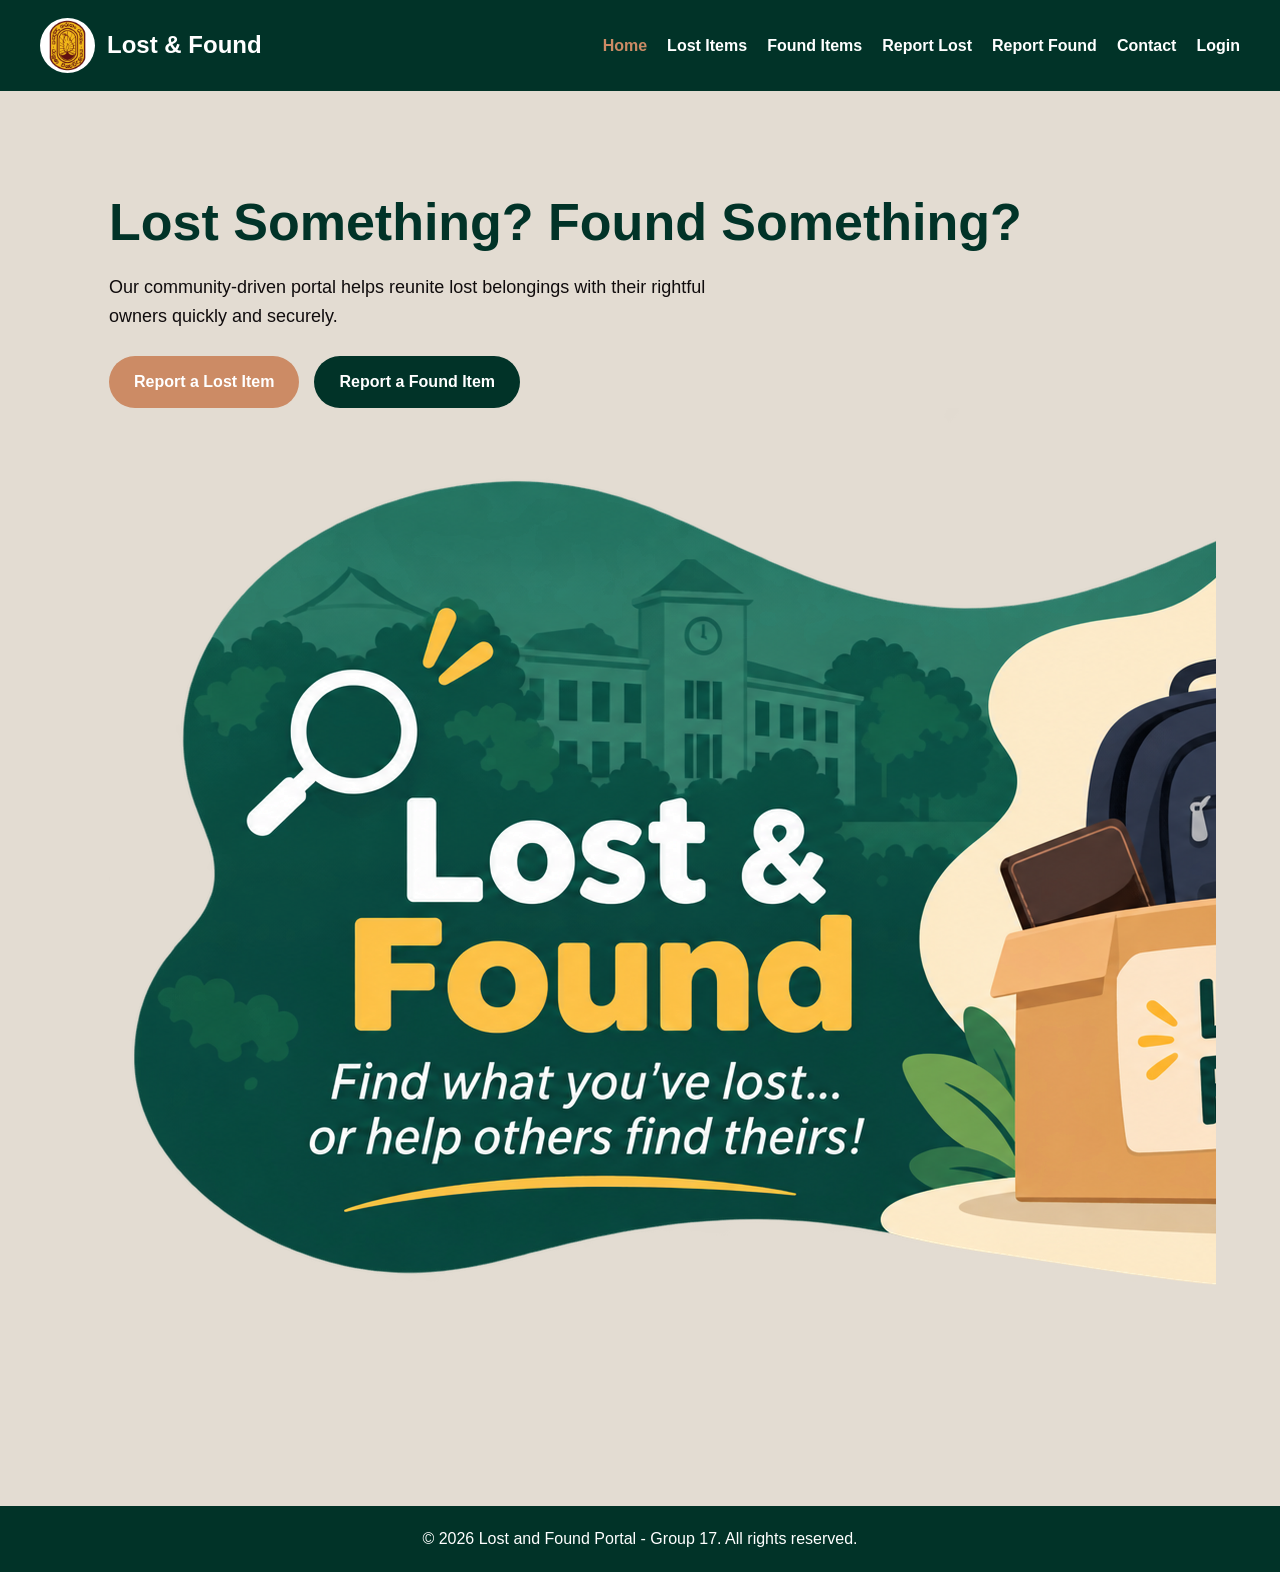
==== commit 94acd662: "Merge branch 'main' into feature/found-items-report" ====
--- a/HTML/index.html
+++ b/HTML/index.html
@@ -7,11 +7,8 @@
 </head>
 <body class="index-page">
     <header>
-        <a href="index.html" class="logo">
-             <img src="../Images/ruhuna-logo.png"
-             alt="University of Ruhuna Logo">
-        <span>Lost & Found</span>
-        </a>
+        <a href="index.html" class="logo"><img src="../Images/ruhuna-logo.png"
+             alt="University of Ruhuna Logo">Lost & Found</a>
         <nav>
             <ul>
                 <li><a href="home.html" class="active">Home</a></li>
--- a/CSS/style.css
+++ b/CSS/style.css
@@ -825,45 +825,376 @@
         transition: none !important;
     }
 }
-.hero-image {
-    margin-left: auto;
-    text-align: right;
-    
-}
-
-.hero-image img {
-    width: 600px;
-    height: auto;
-    display: block;
-}
-/* Index Page Only */
-.index-page {
-    background-color: #F4F7F5;
-}
-
-.index-page .hero {
-    background: linear-gradient(
-        135deg,
-        #00574F,
-        #087F72
-    );
+/* ==========================
+   LOST ITEMS PAGE
+
+body {
+    margin: 0;
+    font-family: Arial, Helvetica, sans-serif;
+    background-color: #f8f5f0;
+}
+
+/* Main Container */
+.container {
+    width: 90%;
+    max-width: 1200px;
+    margin: auto;
+    padding: 30px 0;
+}
+
+/* Page Heading */
+.page-heading {
+    text-align: center;
+    padding: 55px 20px;
+    margin-bottom: 35px;
+    background: linear-gradient(135deg, #013328, #245C4B);
+    border-radius: 18px;
+    color: #FFFFFF;
+    position: relative;
+    overflow: hidden;
+}
+
+.page-heading h1 {
+    margin: 0;
+    font-size: 40px;
+}
+
+.page-heading p {
+    margin-top: 10px;
+    font-size: 18px;
+    color: #E3DCD2;
+}
+
+/* Search Section */
+.search-section {
+    display: flex;
+    justify-content: center;
+    align-items: center;
+    gap: 15px;
+    flex-wrap: wrap;
+    margin-bottom: 40px;
+}
+
+.search-section input,
+.search-section select {
+    padding: 12px 15px;
+    border: 2px solid #ddd;
+    border-radius: 25px;
+    font-size: 16px;
+    outline: none;
+}
+
+.search-section input {
+    width: 320px;
+}
+
+.search-section input:focus,
+.search-section select:focus {
+    border-color: #CC8B65;
+}
+
+.search-section button {
+    padding: 12px 28px;
+    border: none;
+    border-radius: 25px;
+    background: #013328;
     color: white;
-}
-
-.index-page .hero-content h1 {
-    color: #FFF5D6;
-}
-
-.index-page .hero-content p {
-    color: #F1F5F3;
-}
-
-.index-page .btn-report {
-    background-color: #F4B942;
-    color: #003D38;
-}
-
-.index-page .btn-browse {
-    background-color: #FFFFFF;
-    color: #00574F;
+    font-size: 15px;
+    cursor: pointer;
+    transition: 0.3s;
+}
+
+.search-section button:hover {
+    background: #CC8B65;
+}
+
+/* Items Grid */
+.items-grid {
+    display: grid;
+    grid-template-columns: repeat(auto-fit, minmax(320px, 1fr));
+    gap: 25px;
+}
+
+/* Item Card */
+.item-card {
+    background: white;
+    border-radius: 15px;
+    overflow: hidden;
+    box-shadow: 0 4px 15px rgba(0,0,0,0.1);
+    transition: 0.3s;
+}
+
+.item-card:hover {
+    transform: translateY(-8px);
+    box-shadow: 0 8px 20px rgba(0,0,0,0.15);
+}
+
+/* Image */
+.item-card img {
+    width: 100%;
+    height: 220px;
+    object-fit: cover;
+}
+
+/* Card Content */
+.item-info {
+    padding: 20px;
+}
+
+.item-info h2 {
+    color: #013328;
+    margin-top: 0;
+    margin-bottom: 15px;
+}
+
+.item-info p {
+    color: #555;
+    margin: 8px 0;
+    line-height: 1.5;
+}
+
+/* Header */
+header {
+    background: #013328;
+    display: flex;
+    justify-content: space-between;
+    align-items: center;
+    padding: 18px 40px;
+}
+
+.logo {
+    color: white;
+    text-decoration: none;
+    font-size: 24px;
+    font-weight: bold;
+}
+
+nav ul {
+    display: flex;
+    list-style: none;
+    gap: 20px;
+    margin: 0;
+    padding: 0;
+}
+
+nav ul li a {
+    color: white;
+    text-decoration: none;
+    transition: 0.3s;
+}
+
+nav ul li a:hover {
+    color: #CC8B65;
+}
+
+/* Footer */
+footer {
+    background: #013328;
+    color: white;
+    text-align: center;
+    padding: 20px;
+    margin-top: 50px;
+}
+
+/* Responsive */
+@media (max-width:768px) {
+
+    header {
+        flex-direction: column;
+        gap: 15px;
+    }
+
+    nav ul {
+        flex-direction: column;
+        text-align: center;
+    }
+
+    .search-section {
+        flex-direction: column;
+    }
+
+    .search-section input,
+    .search-section select,
+    .search-section button {
+        width: 100%;
+        max-width: 400px;
+    }
+
+    .page-heading h1 {
+        font-size: 32px;
+    }
+}
+/* =========================
+   GENERAL
+
+*{
+    margin:0;
+    padding:0;
+    box-sizing:border-box;
+    font-family:Arial, Helvetica, sans-serif;
+}
+
+body{
+    background:#f8f5f0;
+    color:#333;
+}
+
+/* =========================
+   HEADER
+
+header{
+    background:#013328;
+    display:flex;
+    justify-content:space-between;
+    align-items:center;
+    padding:18px 50px;
+}
+
+.logo{
+    color:white;
+    text-decoration:none;
+    font-size:28px;
+    font-weight:bold;
+}
+
+nav ul{
+    list-style:none;
+    display:flex;
+    gap:20px;
+}
+
+nav ul li a{
+    color:white;
+    text-decoration:none;
+    font-size:16px;
+    transition:0.3s;
+}
+
+nav ul li a:hover{
+    color:#CC8B65;
+}
+
+/* =========================
+   FORM CONTAINER
+
+.container{
+    width:90%;
+    max-width:700px;
+    margin:50px auto;
+    background:white;
+    padding:40px;
+    border-radius:15px;
+    box-shadow:0 5px 20px rgba(0,0,0,0.1);
+}
+
+.container h1{
+    color:#013328;
+    text-align:center;
+    margin-bottom:10px;
+}
+
+.container p{
+    text-align:center;
+    color:#666;
+    margin-bottom:25px;
+}
+
+/* =========================
+   FORM
+
+form{
+    display:flex;
+    flex-direction:column;
+}
+
+label{
+    font-weight:bold;
+    color:#013328;
+    margin-bottom:8px;
+}
+
+input,
+select,
+textarea{
+    width:100%;
+    padding:12px;
+    border:2px solid #ddd;
+    border-radius:8px;
+    font-size:15px;
+    margin-bottom:20px;
+    outline:none;
+    transition:0.3s;
+}
+
+input:focus,
+select:focus,
+textarea:focus{
+    border-color:#CC8B65;
+}
+
+textarea{
+    resize:vertical;
+    min-height:120px;
+}
+
+/* File Upload */
+
+input[type="file"]{
+    border:none;
+    padding:5px 0;
+}
+
+/* Button */
+
+button{
+    background:#013328;
+    color:white;
+    border:none;
+    padding:14px;
+    font-size:16px;
+    border-radius:8px;
+    cursor:pointer;
+    transition:0.3s;
+}
+
+button:hover{
+    background:#CC8B65;
+}
+
+/* Confirmation Message */
+
+#confirmationMessage{
+    display:none;
+    background:#d4edda;
+    color:#155724;
+    padding:15px;
+    border-radius:8px;
+    margin-top:20px;
+    text-align:center;
+}
+
+/* =========================
+   RESPONSIVE
+
+@media(max-width:768px){
+
+    header{
+        flex-direction:column;
+        padding:20px;
+    }
+
+    nav ul{
+        flex-direction:column;
+        text-align:center;
+        margin-top:15px;
+    }
+
+    .container{
+        width:95%;
+        padding:25px;
+    }
+
+    .container h1{
+        font-size:30px;
+    }
 }
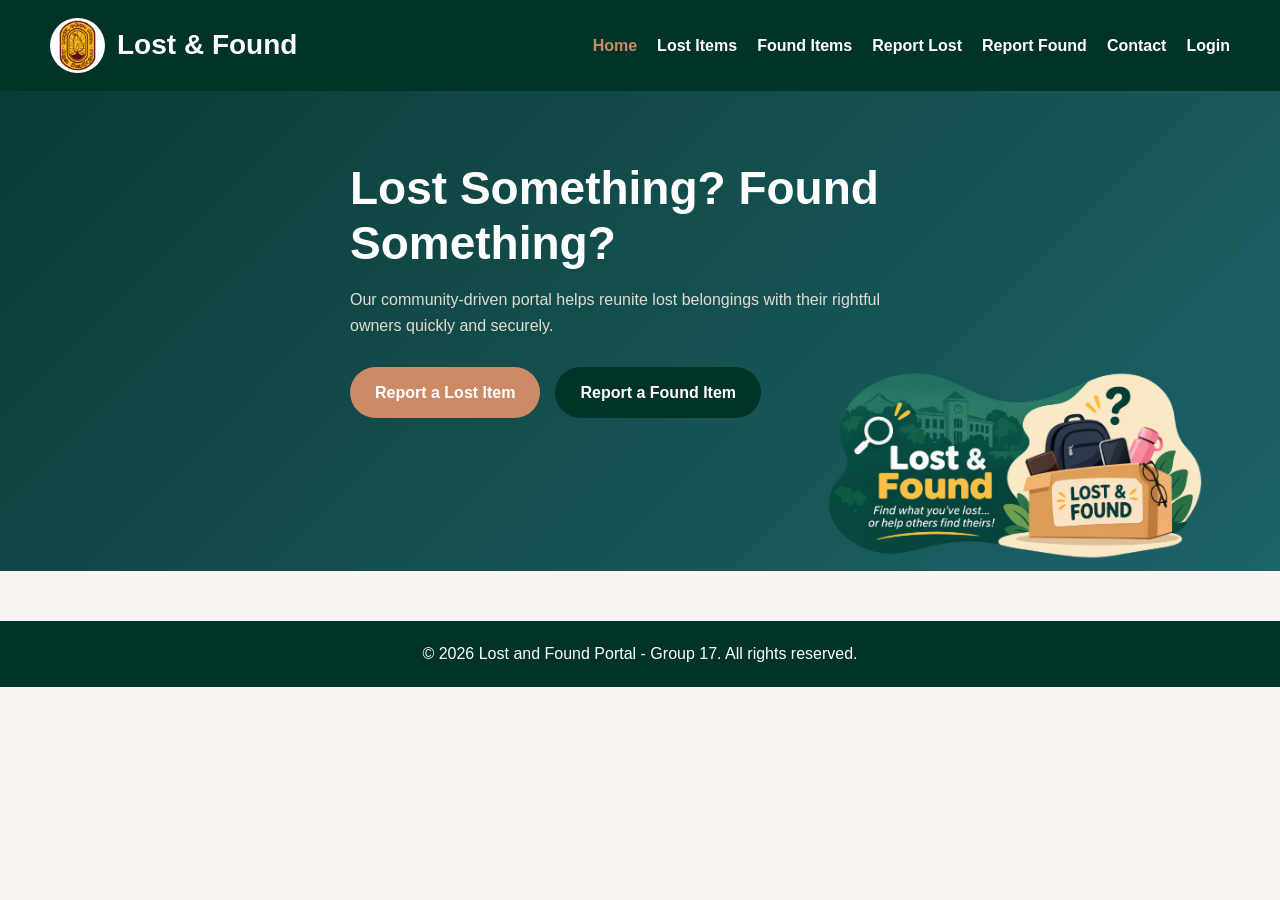
==== commit fe971946: "updated index page" ====
--- a/HTML/index.html
+++ b/HTML/index.html
@@ -22,14 +22,14 @@
         </nav>
     </header>
 
+<section class="hero">    
+
     
-<div class="container">
-    <section class="hero">
 
         <div class="hero-content">
             <h1 class="welcome-text">
                 Lost Something?
-                <span>Found Something?</span>
+                Found Something?
             </h1>
 
             <p>
--- a/CSS/style.css
+++ b/CSS/style.css
@@ -825,7 +825,7 @@
         transition: none !important;
     }
 }
-/* ==========================
+
    LOST ITEMS PAGE
 
 body {
@@ -845,24 +845,26 @@
 /* Page Heading */
 .page-heading {
     text-align: center;
-    padding: 55px 20px;
+    padding: 10px;
     margin-bottom: 35px;
     background: linear-gradient(135deg, #013328, #245C4B);
     border-radius: 18px;
-    color: #FFFFFF;
+    color: white;
     position: relative;
     overflow: hidden;
 }
 
 .page-heading h1 {
     margin: 0;
-    font-size: 40px;
+    font-size: 40px;     
+    color:white !important;
 }
 
 .page-heading p {
     margin-top: 10px;
     font-size: 18px;
-    color: #E3DCD2;
+    color: white !important;
+
 }
 
 /* Search Section */
@@ -1024,8 +1026,8 @@
         font-size: 32px;
     }
 }
-/* =========================
-   GENERAL
+
+   
 
 *{
     margin:0;
@@ -1039,8 +1041,6 @@
     color:#333;
 }
 
-/* =========================
-   HEADER
 
 header{
     background:#013328;
@@ -1074,8 +1074,7 @@
     color:#CC8B65;
 }
 
-/* =========================
-   FORM CONTAINER
+   
 
 .container{
     width:90%;
@@ -1088,9 +1087,14 @@
 }
 
 .container h1{
-    color:#013328;
-    text-align:center;
-    margin-bottom:10px;
+   text-align: center;
+    padding: 55px 20px;
+    margin-bottom: 35px;
+    background: linear-gradient(135deg, #013328, #245C4B);
+    border-radius: 18px;
+    color: white;
+    position: relative;
+    overflow: hidden;
 }
 
 .container p{
@@ -1099,8 +1103,8 @@
     margin-bottom:25px;
 }
 
-/* =========================
-   FORM
+
+  
 
 form{
     display:flex;
@@ -1173,14 +1177,13 @@
     text-align:center;
 }
 
-/* =========================
-   RESPONSIVE
-
-@media(max-width:768px){
+   
+
+@media (max-width:768px){
 
     header{
         flex-direction:column;
-        padding:20px;
+        padding : 20px;
     }
 
     nav ul{
@@ -1197,4 +1200,93 @@
     .container h1{
         font-size:30px;
     }
+}
+/* =====================================
+   FULL-WIDTH HERO OVERRIDE (INDEX PAGE)
+===================================== */
+
+.index-page .hero {
+    position: relative;
+    width: 100%;
+    max-width: 100%;
+    margin: 0;
+    min-height: 480px;
+    padding: 70px 8% 40px;
+    background: linear-gradient(135deg, #0b3b36 0%, #1d6368 100%);
+    display: flex;
+    justify-content: space-between;
+    align-items: center;
+    text-align: left;
+    overflow: hidden;
+    box-shadow: none;
+    border-radius: 0;
+}
+
+.index-page .hero-content {
+    max-width: 580px;
+    z-index: 2;
+}
+
+/* Remove the dark green box behind h1 */
+.index-page .hero-content h1 {
+    background: transparent !important;
+    padding: 0 !important;
+    margin: 0 0 16px 0 !important;
+    font-size: 46px;
+    font-weight: 700;
+    color: #ffffff !important;
+    text-align: left !important;
+    border-radius: 0;
+}
+
+.index-page .hero-content p {
+    color: #e3dcd2 !important;
+    font-size: 16px;
+    line-height: 1.6;
+    margin: 0 0 28px 0 !important;
+    text-align: left !important;
+}
+
+.index-page .hero-actions {
+    display: flex;
+    justify-content: flex-start;
+    gap: 15px;
+}
+
+/* Pin the illustration cleanly to the bottom-right */
+.index-page .hero-image {
+    position: absolute;
+    right: 6%;
+    bottom: 0;
+    width: 380px;
+    max-width: 42%;
+    margin: 0;
+    z-index: 1;
+    pointer-events: none;
+}
+
+.index-page .hero-image img {
+    width: 100%;
+    height: auto;
+    display: block;
+    opacity: 1;
+}
+
+/* Mobile responsiveness */
+@media (max-width: 900px) {
+    .index-page .hero {
+        flex-direction: column;
+        padding: 50px 6% 240px;
+    }
+
+    .index-page .hero-content h1 {
+        font-size: 34px;
+    }
+
+    .index-page .hero-image {
+        width: 280px;
+        max-width: 75%;
+        right: 50%;
+        transform: translateX(50%);
+    }
 }
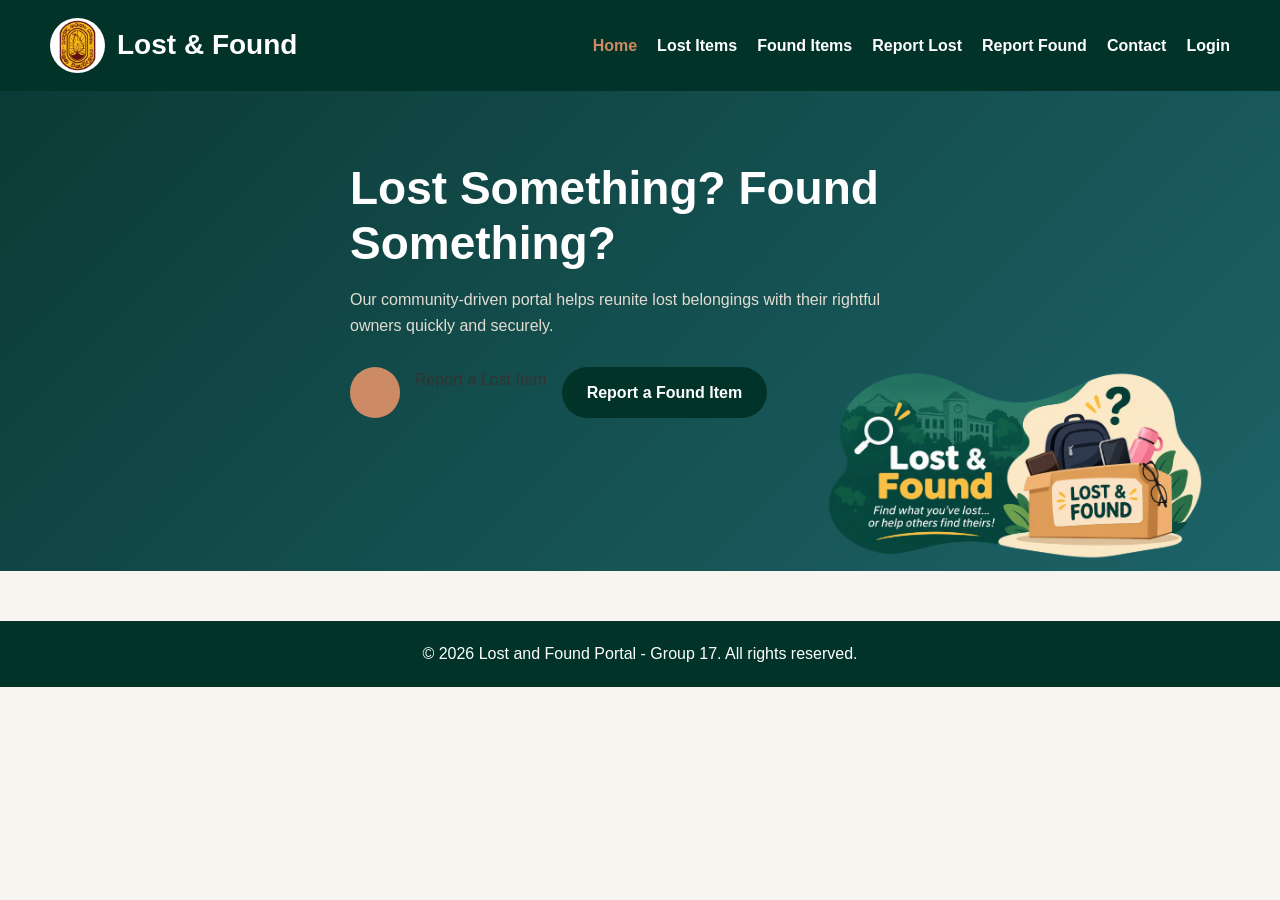
==== commit 32ed58de: "updated index page" ====
--- a/HTML/index.html
+++ b/HTML/index.html
@@ -18,11 +18,13 @@
                 <li><a href="report-found.html">Report Found</a></li>
                 <li><a href="contact.html">Contact</a></li>
                 <li><a href="login.html">Login</a></li>
+                
             </ul>
         </nav>
     </header>
 
-<section class="hero">    
+
+    <section class="hero">    
 
     
 
@@ -39,7 +41,7 @@
             </p>
 
             <div class="hero-actions">
-                <a href="report-lost.html" class="btn btn-light">
+                <a href="report-lost.html" class="btn btn-light"></a>
                     Report a Lost Item
                 </a>
 
@@ -60,5 +62,6 @@
     <footer>
         <p>&copy; 2026 Lost and Found Portal - Group 17. All rights reserved.</p>
     </footer>
+   
 </body>
 </html>
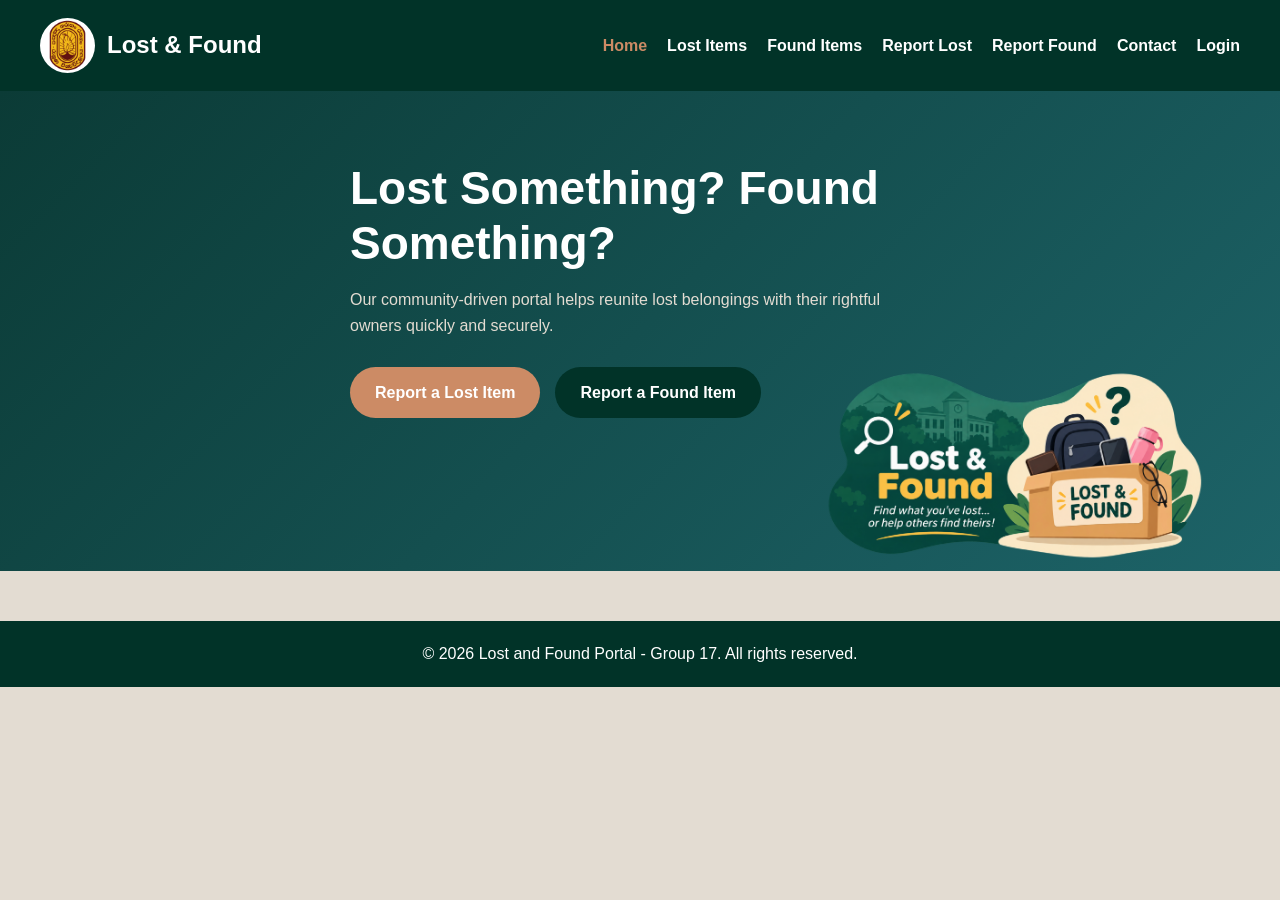
==== commit 8a25ef5b: "Merge branch 'main' into feature/found-items-report" ====
--- a/HTML/index.html
+++ b/HTML/index.html
@@ -18,13 +18,11 @@
                 <li><a href="report-found.html">Report Found</a></li>
                 <li><a href="contact.html">Contact</a></li>
                 <li><a href="login.html">Login</a></li>
-                
             </ul>
         </nav>
     </header>
 
-
-    <section class="hero">    
+<section class="hero">    
 
     
 
@@ -41,7 +39,7 @@
             </p>
 
             <div class="hero-actions">
-                <a href="report-lost.html" class="btn btn-light"></a>
+                <a href="report-lost.html" class="btn btn-light">
                     Report a Lost Item
                 </a>
 
@@ -62,6 +60,5 @@
     <footer>
         <p>&copy; 2026 Lost and Found Portal - Group 17. All rights reserved.</p>
     </footer>
-   
 </body>
 </html>
--- a/CSS/style.css
+++ b/CSS/style.css
@@ -910,50 +910,98 @@
     background: #CC8B65;
 }
 
-/* Items Grid */
-.items-grid {
+
+/* Recently Found Items Section */
+
+.recent-items {
+    padding: 25px 5%;
+}
+
+.recent-items .items-container {
     display: grid;
-    grid-template-columns: repeat(auto-fit, minmax(320px, 1fr));
-    gap: 25px;
-}
-
-/* Item Card */
-.item-card {
-    background: white;
+    grid-template-columns: repeat(3, 1fr);
+    gap: 18px;
+}
+
+/* Individual item cards */
+
+.recent-items .recent-item-info {
+    display: flex;
+    flex-direction: row;
+    align-items: flex-start;
+    gap: 12px;
+    padding: 12px;
+    background: #fffaf3;
     border-radius: 15px;
-    overflow: hidden;
-    box-shadow: 0 4px 15px rgba(0,0,0,0.1);
-    transition: 0.3s;
-}
-
-.item-card:hover {
-    transform: translateY(-8px);
-    box-shadow: 0 8px 20px rgba(0,0,0,0.15);
-}
-
-/* Image */
-.item-card img {
-    width: 100%;
-    height: 220px;
+    box-shadow: 0 3px 10px rgba(0,0,0,0.08);
+    text-align: left;
+    min-width: 0;
+}
+
+/* Item pictures */
+
+.recent-items .recent-item-info img {
+    width: 115px;
+    height: 105px;
     object-fit: cover;
-}
-
-/* Card Content */
-.item-info {
-    padding: 20px;
-}
-
-.item-info h2 {
-    color: #013328;
-    margin-top: 0;
-    margin-bottom: 15px;
-}
-
-.item-info p {
-    color: #555;
-    margin: 8px 0;
-    line-height: 1.5;
-}
+    border-radius: 10px;
+    flex-shrink: 0;
+}
+
+/* Item information - TOP RIGHT */
+
+.recent-items .item-info {
+    flex: 1;
+    display: flex;
+    flex-direction: column;
+    align-items: flex-start;
+    justify-content: flex-start;
+    text-align: left;
+    margin: 0;
+    padding: 0;
+}
+
+/* Item name */
+
+.recent-items .item-info h3 {
+    color: #064e3b;
+    font-size: 16px;
+    margin: 0 0 10px 0;
+    text-align: left;
+}
+
+/* Location and date */
+
+.recent-items .item-info p {
+    font-size: 13px;
+    margin: 5px 0;
+    text-align: left;
+}
+
+/* Responsive design */
+
+@media (max-width: 900px) {
+    .recent-items .items-container {
+        grid-template-columns: repeat(2, 1fr);
+    }
+}
+
+@media (max-width: 550px) {
+    .recent-items .items-container {
+        grid-template-columns: 1fr;
+    }
+}
+/* Picture hover effect */
+
+.recent-items .recent-item-info img {
+    transition: transform 0.3s ease;
+    cursor: pointer;
+}
+
+.recent-items .recent-item-info img:hover {
+    transform: scale(1.08);
+}
+
 
 /* Header */
 header {
@@ -998,36 +1046,9 @@
     margin-top: 50px;
 }
 
-/* Responsive */
-@media (max-width:768px) {
-
-    header {
-        flex-direction: column;
-        gap: 15px;
-    }
-
-    nav ul {
-        flex-direction: column;
-        text-align: center;
-    }
-
-    .search-section {
-        flex-direction: column;
-    }
-
-    .search-section input,
-    .search-section select,
-    .search-section button {
-        width: 100%;
-        max-width: 400px;
-    }
-
-    .page-heading h1 {
-        font-size: 32px;
-    }
-}
-
-   
+
+/* =========================
+   GENERAL
 
 *{
     margin:0;
